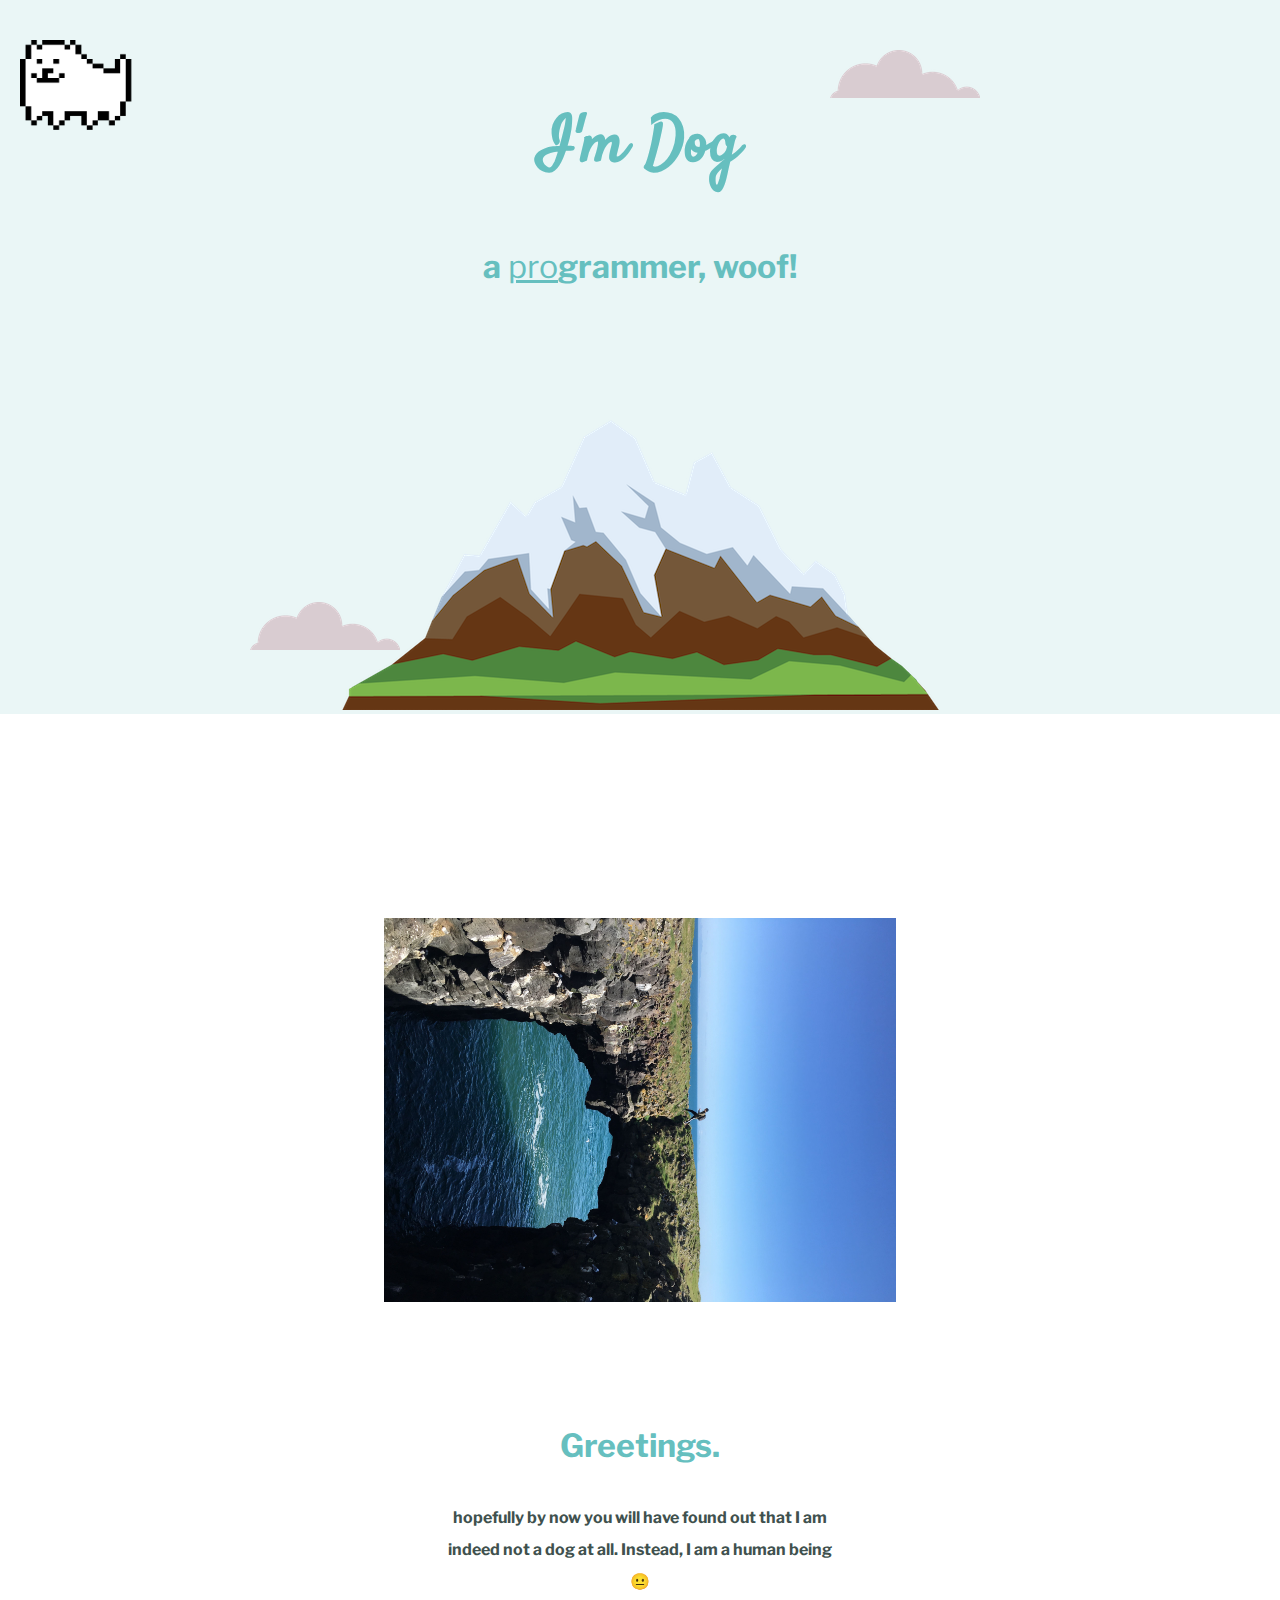
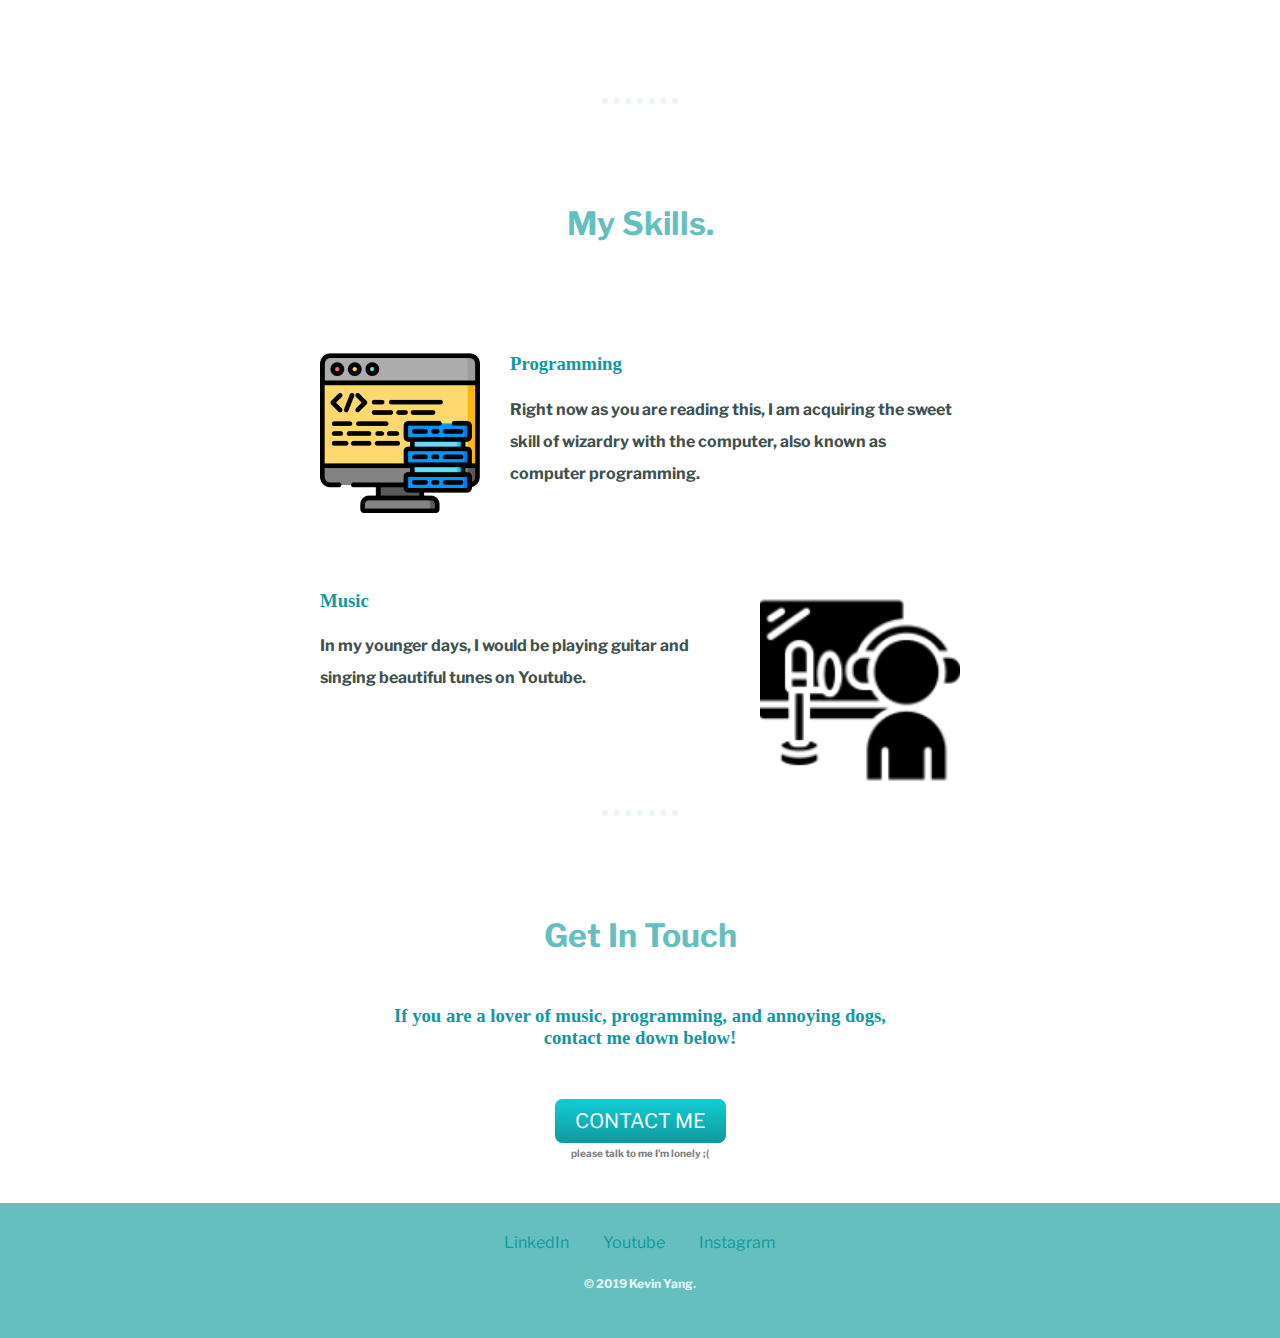
==== indigo.html @ 4e587878 "Add files via upload" ====
<!DOCTYPE html>
<html lang="en" dir="ltr">

<head>
  <meta charset="utf-8">
  <title>Kevin Yang's Site CSS⭐</title>
  <link rel="stylesheet" href="style.css">
  <link rel="icon" href="favicon.ico">
  <link href="https://fonts.googleapis.com/css?family=Lora&display=swap" rel="stylesheet">
  <link href="https://fonts.googleapis.com/css?family=Libre+Franklin&display=swap" rel="stylesheet">
  <link href="https://fonts.googleapis.com/css?family=Satisfy&display=swap" rel="stylesheet">
</head>

<body>
  <div class="top-container">
    <img class="cloud-top" src="cloud.png"cloud top">
    <h1>I'm Dog</h1>
    <h2 class="h2-title"> a <span>pro</span>grammer, woof!</h2>
    <br />
    <img class="dog" src="Annoying_Dog.gif" alt="dog">

    <img class="cloud-bot" src="cloud.png" alt="cloud bot">
    <img src="mountain.png" alt="mountain">
  </div>

  <div class="middle-container">
    <div class="profile">
      <img class="image" src="Profile.JPG" alt="Profile Picture">
      <br><br><br>
      <h2>Greetings.</h2>
      <p class="intro"> hopefully by now you will have found out that I am indeed not a dog at all.
       Instead, I am a human being 😐</p>
    </div>
    <hr>
    <div class="skills">
      <h2>My Skills.</h2>
      <div class="skill-row">
        <img class="computer-image" src="computer.png" alt="computer-image">
        <h3>Programming</h3>
        <p>Right now as you are reading this, I am acquiring the sweet skill of wizardry with the computer,
          also known as computer programming.</p>
      </div>
      <div class="skill-row">
        <img class="sing-image" src="singing.png" alt="Sing-image">
        <h3>Music</h3>
        <p>In my younger days, I would be playing guitar and singing beautiful tunes on Youtube.</p>
      </div>
    </div>

    <hr>
    <div class="contact-me">
      <h2>Get In Touch</h2>
      <h3 class="contact-message">If you are a lover of music, programming, and annoying dogs, contact me down below!</h3>
      <a class="butn" href="mailto:kevinyang1223@gmail.com">CONTACT ME</a>
      <br>
       <p class="ps">please talk to me I'm lonely ;(</p>
    </div>
  </div>


  <div class="bottom-container">
    <a class="footer-link" href="https://www.linkedin.com/in/kevinchoyang/">LinkedIn</a>
    <a class="footer-link" href="https://www.youtube.com/channel/UCTaSHJ9vrypYcKzc4l76_Fg">Youtube</a>
    <a class="footer-link" href="https://www.instagram.com/kevvyang/">Instagram</a>
    <p class="copyright">© 2019 Kevin Yang.</p>
  </div>


</body>

</html>
---- style.css ----
a{
  color:#11999E;
  margin: 15px;
  font-family: 'Libre Franklin', sans-serif;
  text-decoration: none;
}

a:hover{
  color:#eaf6f6;
}

body {
  margin: 0;
  text-align: center;
  color: #40514E;
}

h1 {
  margin-top: 0;
  padding-top: 100px;
  font-size: 4rem;
  font-family: 'Satisfy', cursive;
  color: #66BFBF;
}

h2 {
  margin-top: 0;
  padding-bottom: 10px;
  display: block;
  font-size: 2rem;
  font-family: 'Libre Franklin', sans-serif;
  color: #66BFBF;
}

h3{
  color: #11999E;
}

hr{
  border: dotted #EAF6F6 6px;
  border-bottom: none;
  width: 5%;
  margin: 100px auto;
  clear:both;
}

p {

  font-family: 'Libre Franklin', sans-serif;
  font-weight: bold;
  line-height: 2;
}

span {
  text-decoration: underline;
  font-family: 'Libre Franklin', sans-serif;
  font-weight:normal;
  line-height: 2;
}

.bottom-container{
  background-color: #66BFBF;
  padding: 30px;
  margin-top: 40px;
}

.butn {
  background: #11cdd4;
  background-image: -webkit-linear-gradient(top, #11cdd4, #11999e);
  background-image: -moz-linear-gradient(top, #11cdd4, #11999e);
  background-image: -ms-linear-gradient(top, #11cdd4, #11999e);
  background-image: -o-linear-gradient(top, #11cdd4, #11999e);
  background-image: linear-gradient(to bottom, #11cdd4, #11999e);
  -webkit-border-radius: 8;
  -moz-border-radius: 8;
  border-radius: 8px;
  font-family: 'Libre Franklin', sans-serif;
  color: #ffffff;
  font-size: 20px;
  padding: 10px 20px 10px 20px;
  text-decoration: none;
}

.butn:hover {
  background: #30e3cb;
  background-image: -webkit-linear-gradient(top, #30e3cb, #2bc4ad);
  background-image: -moz-linear-gradient(top, #30e3cb, #2bc4ad);
  background-image: -ms-linear-gradient(top, #30e3cb, #2bc4ad);
  background-image: -o-linear-gradient(top, #30e3cb, #2bc4ad);
  background-image: linear-gradient(to bottom, #30e3cb, #2bc4ad);
  text-decoration: none;
}
.computer-image {
  height: 20%;
  width: 25%;
  float:left;
  margin-right: 30px;
}

.contact-message{
  width:40%;
  margin:40px auto 60px;
}
.copyright{
  margin-top: 20px;
  color:#EAF6F6;
  font-size: 0.75rem;
}

.cloud-top {
  position: absolute;
  top: 50px;
  right: 300px;
}

.cloud-bot {
  position: absolute;
  left: 250px;
  bottom: 250px;
}

.dog {
  width: 10%;
  height: 10%;
  position: fixed;
  top: 40px;
  left: 20px;
}

.h2-title{
  margin-top: 0;
  display: block;
  font-size: 2rem;
  font-family: 'Libre Franklin', sans-serif;
  color: #66BFBF;
}

.image {
  margin-top: 100px;
  margin-bottom: 20px;
  width: 30%;
  height: 10%;
  transform: rotate(90deg);
}

.intro{
  margin: 0 auto;
  width: 30%;
}

.middle-container{
  margin: 40px auto 40px auto;
}

.ps {
  color: grey;
  font-size: 10px;
}

.sing-image {
  height: 200px;
  width: 200px;
  float:right;
  margin-left: 30px;
  margin-bottom: 20px;
}

.skill-row{
  margin:100px auto 100px auto;
  width:50%;
  text-align: left;
}

.top-container {
  background-color: #EAF6F6;
  border: none;
}
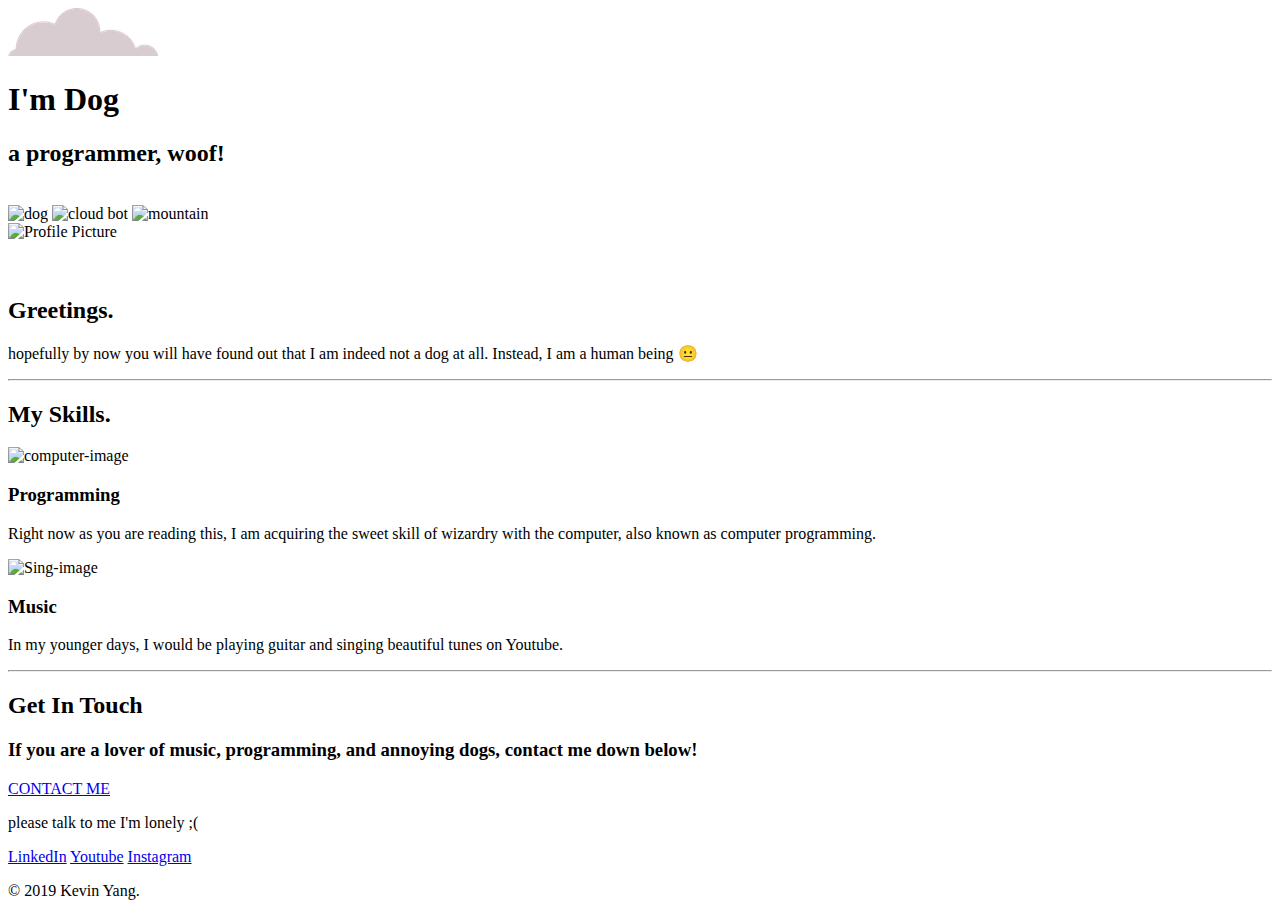
==== commit 79ca9c39: "Update indigo.html" ====
--- a/indigo.html
+++ b/indigo.html
@@ -4,8 +4,8 @@
 <head>
   <meta charset="utf-8">
   <title>Kevin Yang's Site CSS⭐</title>
-  <link rel="stylesheet" href="style.css">
-  <link rel="icon" href="favicon.ico">
+  <link rel="stylesheet" type="text/css" href="./CSS/style.css/">
+  <link rel="icon" href="./HTML/favicon.ico/">
   <link href="https://fonts.googleapis.com/css?family=Lora&display=swap" rel="stylesheet">
   <link href="https://fonts.googleapis.com/css?family=Libre+Franklin&display=swap" rel="stylesheet">
   <link href="https://fonts.googleapis.com/css?family=Satisfy&display=swap" rel="stylesheet">
@@ -13,19 +13,17 @@
 
 <body>
   <div class="top-container">
-    <img class="cloud-top" src="cloud.png"cloud top">
+    <img class="cloud-top" src="./images/cloud.png"cloud top/">
     <h1>I'm Dog</h1>
     <h2 class="h2-title"> a <span>pro</span>grammer, woof!</h2>
     <br />
-    <img class="dog" src="Annoying_Dog.gif" alt="dog">
-
-    <img class="cloud-bot" src="cloud.png" alt="cloud bot">
-    <img src="mountain.png" alt="mountain">
+    <img class="dog" src="./images/Annoying_Dog.gif/" alt="dog">
+    <img class="cloud-bot" src="./images/cloud.png/" alt="cloud bot">
+    <img src="./images/mountain.png/" alt="mountain">
   </div>
-
   <div class="middle-container">
     <div class="profile">
-      <img class="image" src="Profile.JPG" alt="Profile Picture">
+      <img class="image" src="./images/Profile.JPG/" alt="Profile Picture">
       <br><br><br>
       <h2>Greetings.</h2>
       <p class="intro"> hopefully by now you will have found out that I am indeed not a dog at all.
@@ -35,18 +33,17 @@
     <div class="skills">
       <h2>My Skills.</h2>
       <div class="skill-row">
-        <img class="computer-image" src="computer.png" alt="computer-image">
+        <img class="computer-image" src="./images/computer.png/" alt="computer-image">
         <h3>Programming</h3>
         <p>Right now as you are reading this, I am acquiring the sweet skill of wizardry with the computer,
           also known as computer programming.</p>
       </div>
       <div class="skill-row">
-        <img class="sing-image" src="singing.png" alt="Sing-image">
+        <img class="sing-image" src="./images/singing.png/" alt="Sing-image">
         <h3>Music</h3>
         <p>In my younger days, I would be playing guitar and singing beautiful tunes on Youtube.</p>
       </div>
     </div>
-
     <hr>
     <div class="contact-me">
       <h2>Get In Touch</h2>
@@ -56,16 +53,11 @@
        <p class="ps">please talk to me I'm lonely ;(</p>
     </div>
   </div>
-
-
   <div class="bottom-container">
     <a class="footer-link" href="https://www.linkedin.com/in/kevinchoyang/">LinkedIn</a>
     <a class="footer-link" href="https://www.youtube.com/channel/UCTaSHJ9vrypYcKzc4l76_Fg">Youtube</a>
     <a class="footer-link" href="https://www.instagram.com/kevvyang/">Instagram</a>
     <p class="copyright">© 2019 Kevin Yang.</p>
   </div>
-
-
 </body>
-
 </html>
--- a/CSS/style.css
+++ b/CSS/style.css
@@ -0,0 +1,177 @@
+a{
+  color:#11999E;
+  margin: 15px;
+  font-family: 'Libre Franklin', sans-serif;
+  text-decoration: none;
+}
+
+a:hover{
+  color:#eaf6f6;
+}
+
+body {
+  margin: 0;
+  text-align: center;
+  color: #40514E;
+}
+
+h1 {
+  margin-top: 0;
+  padding-top: 100px;
+  font-size: 4rem;
+  font-family: 'Satisfy', cursive;
+  color: #66BFBF;
+}
+
+h2 {
+  margin-top: 0;
+  padding-bottom: 10px;
+  display: block;
+  font-size: 2rem;
+  font-family: 'Libre Franklin', sans-serif;
+  color: #66BFBF;
+}
+
+h3{
+  color: #11999E;
+}
+
+hr{
+  border: dotted #EAF6F6 6px;
+  border-bottom: none;
+  width: 5%;
+  margin: 100px auto;
+  clear:both;
+}
+
+p {
+
+  font-family: 'Libre Franklin', sans-serif;
+  font-weight: bold;
+  line-height: 2;
+}
+
+span {
+  text-decoration: underline;
+  font-family: 'Libre Franklin', sans-serif;
+  font-weight:normal;
+  line-height: 2;
+}
+
+.bottom-container{
+  background-color: #66BFBF;
+  padding: 30px;
+  margin-top: 40px;
+}
+
+.butn {
+  background: #11cdd4;
+  background-image: -webkit-linear-gradient(top, #11cdd4, #11999e);
+  background-image: -moz-linear-gradient(top, #11cdd4, #11999e);
+  background-image: -ms-linear-gradient(top, #11cdd4, #11999e);
+  background-image: -o-linear-gradient(top, #11cdd4, #11999e);
+  background-image: linear-gradient(to bottom, #11cdd4, #11999e);
+  -webkit-border-radius: 8;
+  -moz-border-radius: 8;
+  border-radius: 8px;
+  font-family: 'Libre Franklin', sans-serif;
+  color: #ffffff;
+  font-size: 20px;
+  padding: 10px 20px 10px 20px;
+  text-decoration: none;
+}
+
+.butn:hover {
+  background: #30e3cb;
+  background-image: -webkit-linear-gradient(top, #30e3cb, #2bc4ad);
+  background-image: -moz-linear-gradient(top, #30e3cb, #2bc4ad);
+  background-image: -ms-linear-gradient(top, #30e3cb, #2bc4ad);
+  background-image: -o-linear-gradient(top, #30e3cb, #2bc4ad);
+  background-image: linear-gradient(to bottom, #30e3cb, #2bc4ad);
+  text-decoration: none;
+}
+.computer-image {
+  height: 20%;
+  width: 25%;
+  float:left;
+  margin-right: 30px;
+}
+
+.contact-message{
+  width:40%;
+  margin:40px auto 60px;
+}
+.copyright{
+  margin-top: 20px;
+  color:#EAF6F6;
+  font-size: 0.75rem;
+}
+
+.cloud-top {
+  position: absolute;
+  top: 50px;
+  right: 300px;
+}
+
+.cloud-bot {
+  position: absolute;
+  left: 250px;
+  bottom: 250px;
+}
+
+.dog {
+  width: 10%;
+  height: 10%;
+  position: fixed;
+  top: 40px;
+  left: 20px;
+}
+
+.h2-title{
+  margin-top: 0;
+  display: block;
+  font-size: 2rem;
+  font-family: 'Libre Franklin', sans-serif;
+  color: #66BFBF;
+}
+
+.image {
+  margin-top: 100px;
+  margin-bottom: 20px;
+  width: 30%;
+  height: 10%;
+  transform: rotate(90deg);
+}
+
+.intro{
+  margin: 0 auto;
+  width: 30%;
+}
+
+.middle-container{
+  margin: 40px auto 40px auto;
+}
+
+.ps {
+  color: grey;
+  font-size: 10px;
+}
+
+.sing-image {
+  height: 200px;
+  width: 200px;
+  float:right;
+  margin-left: 30px;
+  margin-bottom: 20px;
+}
+
+.skill-row{
+  margin:100px auto 100px auto;
+  width:50%;
+  text-align: left;
+}
+
+.top-container {
+  background-color: #EAF6F6;
+  border: none;
+}
